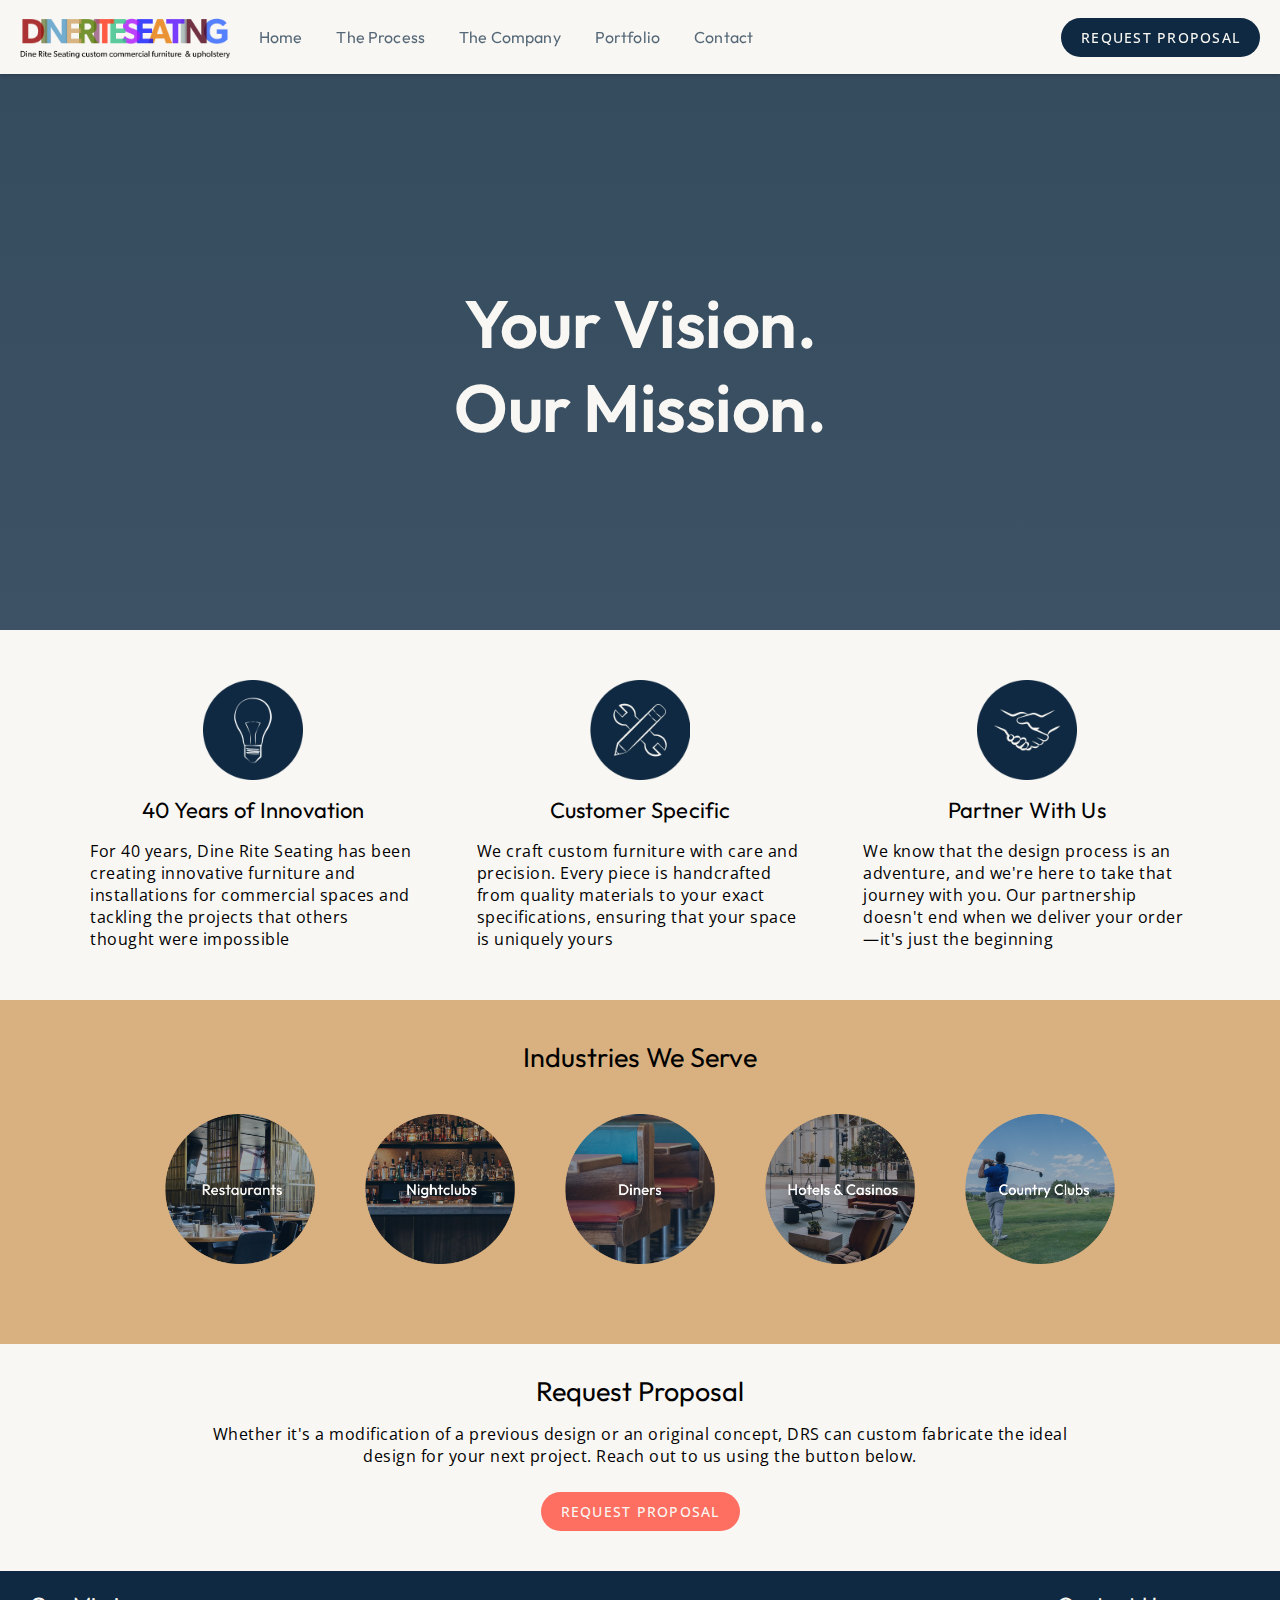
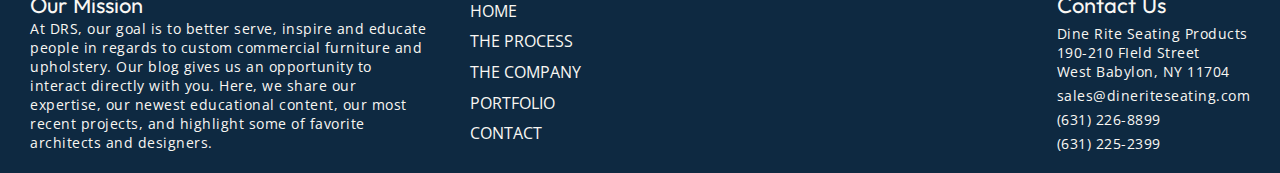
==== index.html @ 5bec6d64 "Add files via upload" ====
<!DOCTYPE html>
<header>
    <title>Dine Rite Seating - Home</title>
    <link rel="preconnect" href="https://fonts.gstatic.com" crossorigin>
    <link rel="preconnect" href="https://fonts.googleapis.com">
<link rel="preconnect" href="https://fonts.gstatic.com" crossorigin>
<link href="https://fonts.googleapis.com/css2?family=Open+Sans:ital,wght@0,300;0,400;0,500;0,600;0,700;0,800;1,300;1,400;1,500;1,600;1,700;1,800&family=Outfit:wght@100;200;300;400;500;600;700;800;900&display=swap" rel="stylesheet">
    <link rel="stylesheet" type="text/css" href="./resources/index.css"/>
</header>

<head>
    <nav>
        <ul id = navigation_full>
            <li id = left_nav><ul>
                <li id = 'logo'><a href = './index.html'><img src="./resources/dineriteLOGO.png"></a></li>
                <li class = 'nav_pages, selected'><a href = "./index.html">Home</a></li>
                <li class = 'nav_pages'><a href = "./theprocess.html">The Process</a></li>
                <li class = 'nav_pages'><a href = "./thecompany.html">The Company</a></li>
                <li class = 'nav_pages'><a href = "./portfolio.html">Portfolio</a></li>
                <li class = 'nav_pages'><a href = './contactus.html'>Contact </a></li>
            </ul></li>
            <li class = 'button' id="requestproposalnav"><a href = "./requestproposal.html">Request Proposal</a></li>
        </ul>
    </nav>
</head>

<main>
    <div id = 'heroimage'>
        <div id = 'herotext'>
        <h2>Your Vision.</h2>
        <h2>Our Mission.</h2>
    </div>
    </div>

    <div id = "conceptgrid">
        <div class = "conceptgrid-item" id = 'grid_innovation'>
            <img src = "./resources/innovation.png">
            <h6>40 Years of Innovation</h6>
            <p>For 40 years, Dine Rite Seating has been creating innovative furniture and installations for commercial spaces and tackling the projects that others thought were impossible</p>
        </div>

        <div class = "conceptgrid-item" id = "custom-grid">
            <img src = "./resources/custommade.png">
            <h6>Customer Specific</h6>
            <p>We craft custom furniture with care and precision. Every piece is handcrafted from quality materials to your exact specifications, ensuring that your space is uniquely yours</p>
        </div>

        <div class = "conceptgrid-item"  id = "partner-grid">
            <img src = "./resources/handshakepartner.png">
            <h6>Partner With Us</h6>
            <p>We know that the design process is an adventure, and we're here to take that journey with you. Our partnership doesn't end when we deliver your order&#8212it's just the beginning</p>
        </div>
    </div>

    <div id = "industriesserved">
        <h5>Industries We Serve</h5>
        <div id = 'industrylist'>
            <img src = "./resources/industries/restaurants.png">
            <img src = "./resources/industries/nightclubs.png">
            <img src = "./resources/industries/diners.png">
            <img src = "./resources/industries/hotelscasinos.png">
            <img src = "./resources/industries/countryclubs.png">
        </div>
    </div>

    <div id = "requestproposal">
        <h5>Request Proposal</h5>
        <p>Whether it's a modification of a previous design or an original concept, DRS can custom fabricate the ideal design for your next project. Reach out to us using the button below.</p>
        <a href = "./requestproposal.html" class = 'button coralbutton'>Request Proposal</a>
    </div>
</main>

<footer>
<div id = "leftfooter">
    <div id = 'ourmission'>
        <h6>Our Mission</h6>
        <p>At DRS, our goal is to better serve, inspire and educate people in regards to custom commercial furniture and upholstery. Our blog gives us an opportunity to interact directly with you. Here, we share our expertise, our newest educational content, our most recent projects, and highlight some of favorite architects and designers.</p>
    </div>

    <div id = "footernav">
        <ul>
            <li><a>Home</a></li>
            <li><a>The Process</a></li>
            <li><a>The Company</a></li>
            <li><a>Portfolio</a></li>
            <li><a>Contact</a></li>
        </ul>
    </div>
</div>
    <div id = 'footercontact'>
        <h6>Contact Us</h6>
        <p>Dine Rite Seating Products
            <br>
            190-210 FIeld Street
            <br>
            West Babylon, NY 11704
        </p>
        <p>sales@dineriteseating.com</p>
        <p>(631) 226-8899</p>
        <p>(631) 225-2399</p>
    </div>
</footer>
---- resources/index.css ----
*{
    margin: 0px;
}

h1 {
    font-family: 'Outfit';
    font-weight: 600;
    font-size: 6.6876rem;
    letter-spacing: -1.5px;
}

h2{
    font-family: 'Outfit';
    font-weight: 600;
    font-size: 4.1875rem;
    letter-spacing: -0.5px;
}

h3{
    font-family: 'Outfit';
    font-weight: 500;
    font-size: 3.375rem;
    letter-spacing: 0px;
}

h4{
    font-family: 'Outfit';
    font-weight: 400;
    font-size: 2.375rem;
    letter-spacing: 0.25px;
}

h5{
    font-family: 'Outfit';
    font-weight: 400;
    font-size: 1.6875rem; /*27*/
    letter-spacing: 0px;
}

h6{
    font-family: 'Outfit';
    font-weight: 400;
    font-size: 22px; /*22*/
    letter-spacing: 0.15px;
}

p{
    font-family: 'Open Sans';
    font-weight: 400;
    font-size: 1rem;
    letter-spacing: 0.5px;
}

a{
    text-decoration: none;
}

figcaption{
    font-family: 'Open Sans';
    font-weight: 400;
    font-size: .75rem;
    letter-spacing: 0.4px; 
}
.button{
    font-family: 'Open Sans';
    font-weight: 500;
    font-size: 0.875rem;
    width: auto;
    letter-spacing: 1.25px;
    text-transform: uppercase;
    padding: 10px 20px;
    border-radius: 100px;
    background-color:rgba(14, 41, 65, 1);
    color: #F9F7F3; 
}

.button a{
    color: #F9F7F3;
}

.button a:visited{
    color: inherit;
}


nav .button:hover{
    background-color: #ABB2B8;
    color:rgba(14,41, 65,1);
    transition: color .25s ease-in;
    transition: background-color .25s ease-in;

}
.caption{
    font-family: 'Open Sans';
    font-weight: 400;
    font-size: 0.75rem;
    letter-spacing: 0.4px;
}

.overline{
    font-family: 'Open Sans';
    font-weight: 400;
    font-size: 0.625rem;
    letter-spacing: 1.5px;
    text-transform: uppercase;
}

/* navigation design */
nav{
    display: inline-block;
    box-sizing: border-box;
    width: 100vw;
    /* background-color: lightblue; */
    font-size: 1rem;
    font-family: 'Outfit';
    font-weight: 400;
    letter-spacing: .15px;
     position: fixed;
     z-index: 10000;
}

#leftnav ul a{
    color:rgba(14,41, 65,.7);
}

nav ul li a{
color:rgba(14,41, 65,.7);
}

nav ul a:visited, a:active{
    color:rgba(14,41, 65,1);
}

.selected nav a{
    color:rgba(14,41, 65,1); 
}

ul{
    margin: 0;
    box-sizing: border-box;
    padding: 0;
    color:rgba(14,41, 65,.7)
}
#navigation_full{
    display: flex;
    flex-direction: row;
    list-style: none;
    box-sizing: border-box;
    justify-content: space-between;
    align-items: center;
    background-color: #F9F7F3;
    padding-left: 20px;
    padding-right: 20px;
    box-shadow: 0px 1px 0.2em rgba(0, 0, 0, 0.2);
}
#left_nav ul li{
    display: flex;
    box-sizing: border-box;
    flex-direction: row;
    list-style: none;
    margin: 0;
    padding-top: 15px;
    padding-bottom: 15px;
    align-items: center;
    padding-left: 5px;
    padding-right: 5px;
    
}

#left_nav ul li:first-child{
    padding-left: 0;
    padding-right:0;
}
#left_nav ul li:not(:last-child){
    margin-right: 1.5rem; 
   }

#left_nav ul{
    display: flex;
    flex-direction: row;
    box-sizing: border-box;
    /* background-color: orange; */
    margin: 0;

}

#requestproposalnav{
    width: auto;
}

#logo img{
    display: flex;
    box-sizing: border-box;
    height: 2.75rem;
    align-items: center;
}


main{
    background-color: #F9F7F3;
}

#heroimage{
    display: flex;
    flex-direction: column;
    background-image: linear-gradient( rgba(14,41, 65,.6), rgba(14,41,65,.5) ),
                        url(./homeheroimage.jpg);
    height: 70vh;
    background-size: cover;
    background-color: rgba(14, 41, 65, 0.6);
    justify-content: center;
    text-align: center;
    color: #F9F7F3;
    letter-spacing: 1px;
}

#herotext{
    display: inline-block;
    margin-top: 100px;

}

#conceptgrid{
    display: grid;
    padding: 50px 90px;
    grid-template-columns: repeat(3, 1fr);
    grid-gap: 60px;
    justify-content: flex-start;
}

.conceptgrid-item{
    display: flex;
    flex-direction: column;
    /* background-color: yellow; */
    align-items: center;
}
.conceptgrid-item h6{
    text-align: center;
    padding: 1rem 0px;
}

.conceptgrid-item img{
    height: 100px;
    width: 100px;
}

#industriesserved{
    padding-top: 40px;
    padding-bottom: 40px;
    display: flex;
    flex-direction: column;
    align-items: center;
    background-color: #D9B07F;
}

#industrylist{
    display: flex;
    flex-direction: row;
    flex-wrap:wrap;
    justify-content: center;
    padding-top: 40px;
    padding-bottom: 40px;
    gap: 50px;
}

#industrylist img {
        height: 150px;
    width: 150px;
}

#requestproposal{
    display: flex;
    flex-direction: column;
    padding: 30px 200px;
    text-align: center;
    align-items: center;
    gap: 15px;
}

#requestproposal .button:hover{
    background-color: #FBCAC2;
    color: #FF6F61;
    transition: color .25s ease-in;
    transition: background-color .25s ease-in;
}
.coralbutton{
    background-color: #FF6F61;
    color: #F9F7F3;
    width: fit-content;
    margin-top: 10px;
    margin-bottom: 10px;
}   

footer{
    background-color: #0E2941;
    color: #F9F7F3;
    padding: 20px 30px;
    display: flex;
    flex-direction: row;
    justify-content: space-between;
}

#leftfooter{
    display: flex;
    flex-direction: row;
    gap: 40px;
} 

#ourmission{
    display: inline-block;
    width: 400px;
}

#footercontact{
    display: flex;
    flex-direction: column;
    gap: 5px;
}
footer p{
    font-size: .875rem;
}

footer ul{
    color: #F9F7F3;
    margin: 0;
    padding: 0;
    font-family: 'Open Sans';
    list-style: none;
    text-transform: uppercase;
    font-weight: 400;
    display: flex;
    flex-direction: column;
    justify-content: space-evenly;
    height: 100%;
}
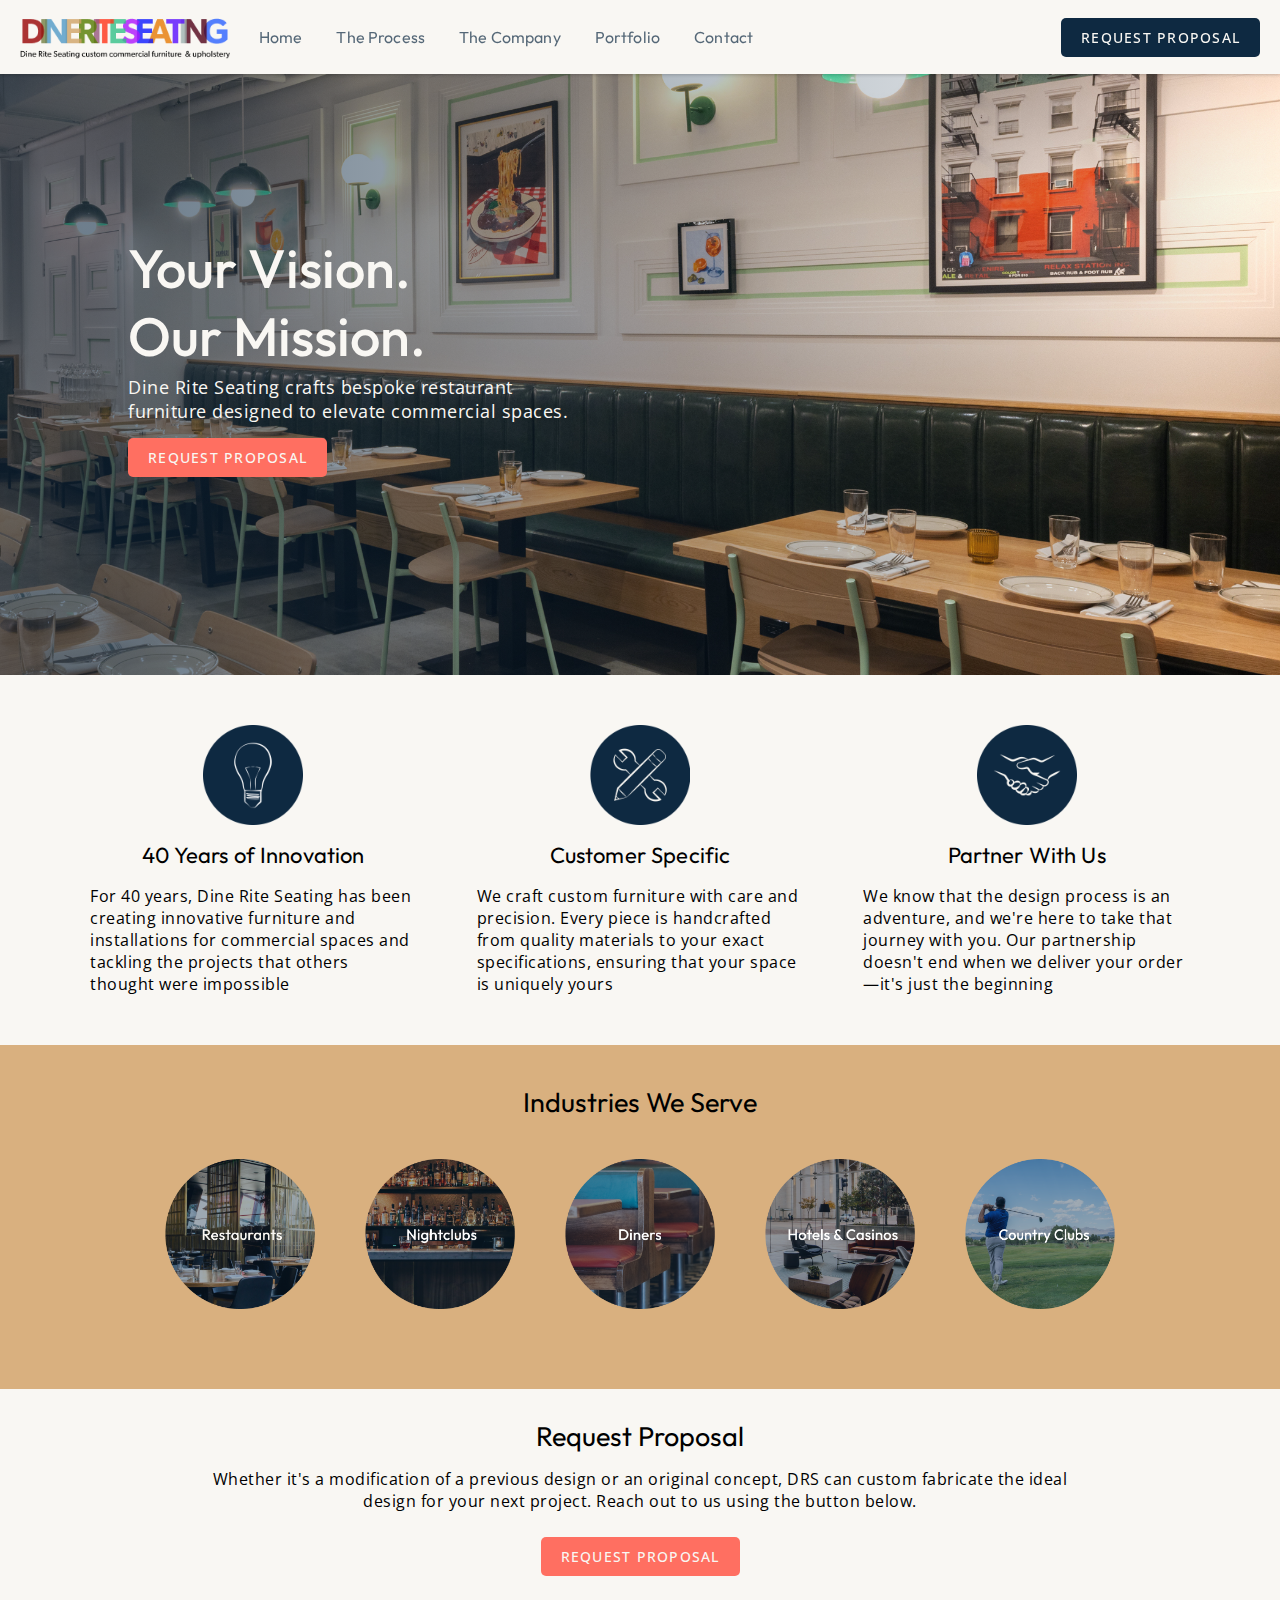
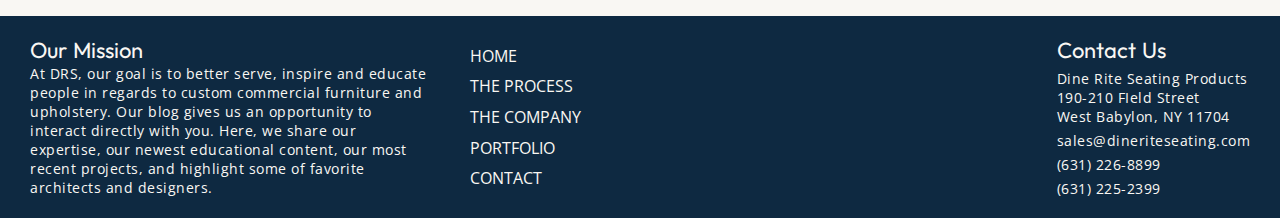
==== commit e00c377d: "updated homepage design" ====
--- a/index.html
+++ b/index.html
@@ -27,8 +27,10 @@
 <main>
     <div id = 'heroimage'>
         <div id = 'herotext'>
-        <h2>Your Vision.</h2>
-        <h2>Our Mission.</h2>
+        <h3>Your Vision.</h3>
+        <h3>Our Mission.</h3>
+        <p>Dine Rite Seating crafts bespoke restaurant furniture designed to elevate commercial spaces.</p>
+        <a href = "./requestproposal.html" class = 'button coralbutton'>Request Proposal</a>
     </div>
     </div>
 
--- a/resources/index.css
+++ b/resources/index.css
@@ -11,7 +11,7 @@
 
 h2{
     font-family: 'Outfit';
-    font-weight: 600;
+    font-weight: 500;
     font-size: 4.1875rem;
     letter-spacing: -0.5px;
 }
@@ -69,7 +69,7 @@
     letter-spacing: 1.25px;
     text-transform: uppercase;
     padding: 10px 20px;
-    border-radius: 100px;
+    border-radius: 5px;
     background-color:rgba(14, 41, 65, 1);
     color: #F9F7F3; 
 }
@@ -203,11 +203,12 @@
 #heroimage{
     display: flex;
     flex-direction: column;
-    background-image: linear-gradient( rgba(14,41, 65,.6), rgba(14,41,65,.5) ),
-                        url(./homeheroimage.jpg);
-    height: 70vh;
+    background-image: linear-gradient(to right, rgba(14,41, 65, .6) 10%, rgba(14,41, 65,0)),
+                       url('./homehero.jpeg');
+    height: 75vh;
     background-size: cover;
-    background-color: rgba(14, 41, 65, 0.6);
+    background-repeat: no-repeat;
+    background-position: center;    
     justify-content: center;
     text-align: center;
     color: #F9F7F3;
@@ -216,8 +217,16 @@
 
 #herotext{
     display: inline-block;
-    margin-top: 100px;
-
+    text-align: left;
+    padding-left: 10%;
+    padding-top: 2%;
+}
+
+#herotext p{
+    width: 40%;
+    padding-top: 5px;
+    font-size: 1.115rem;
+    padding-bottom: 25px;
 }
 
 #conceptgrid{
@@ -283,7 +292,15 @@
     transition: color .25s ease-in;
     transition: background-color .25s ease-in;
 }
+
+#herotext .button:hover{
+    background-color: #FBCAC2;
+    color: #FF6F61;
+    transition: color .25s ease-in;
+    transition: background-color .25s ease-in;
+}
 .coralbutton{
+    font-size: 0.875rem;
     background-color: #FF6F61;
     color: #F9F7F3;
     width: fit-content;
